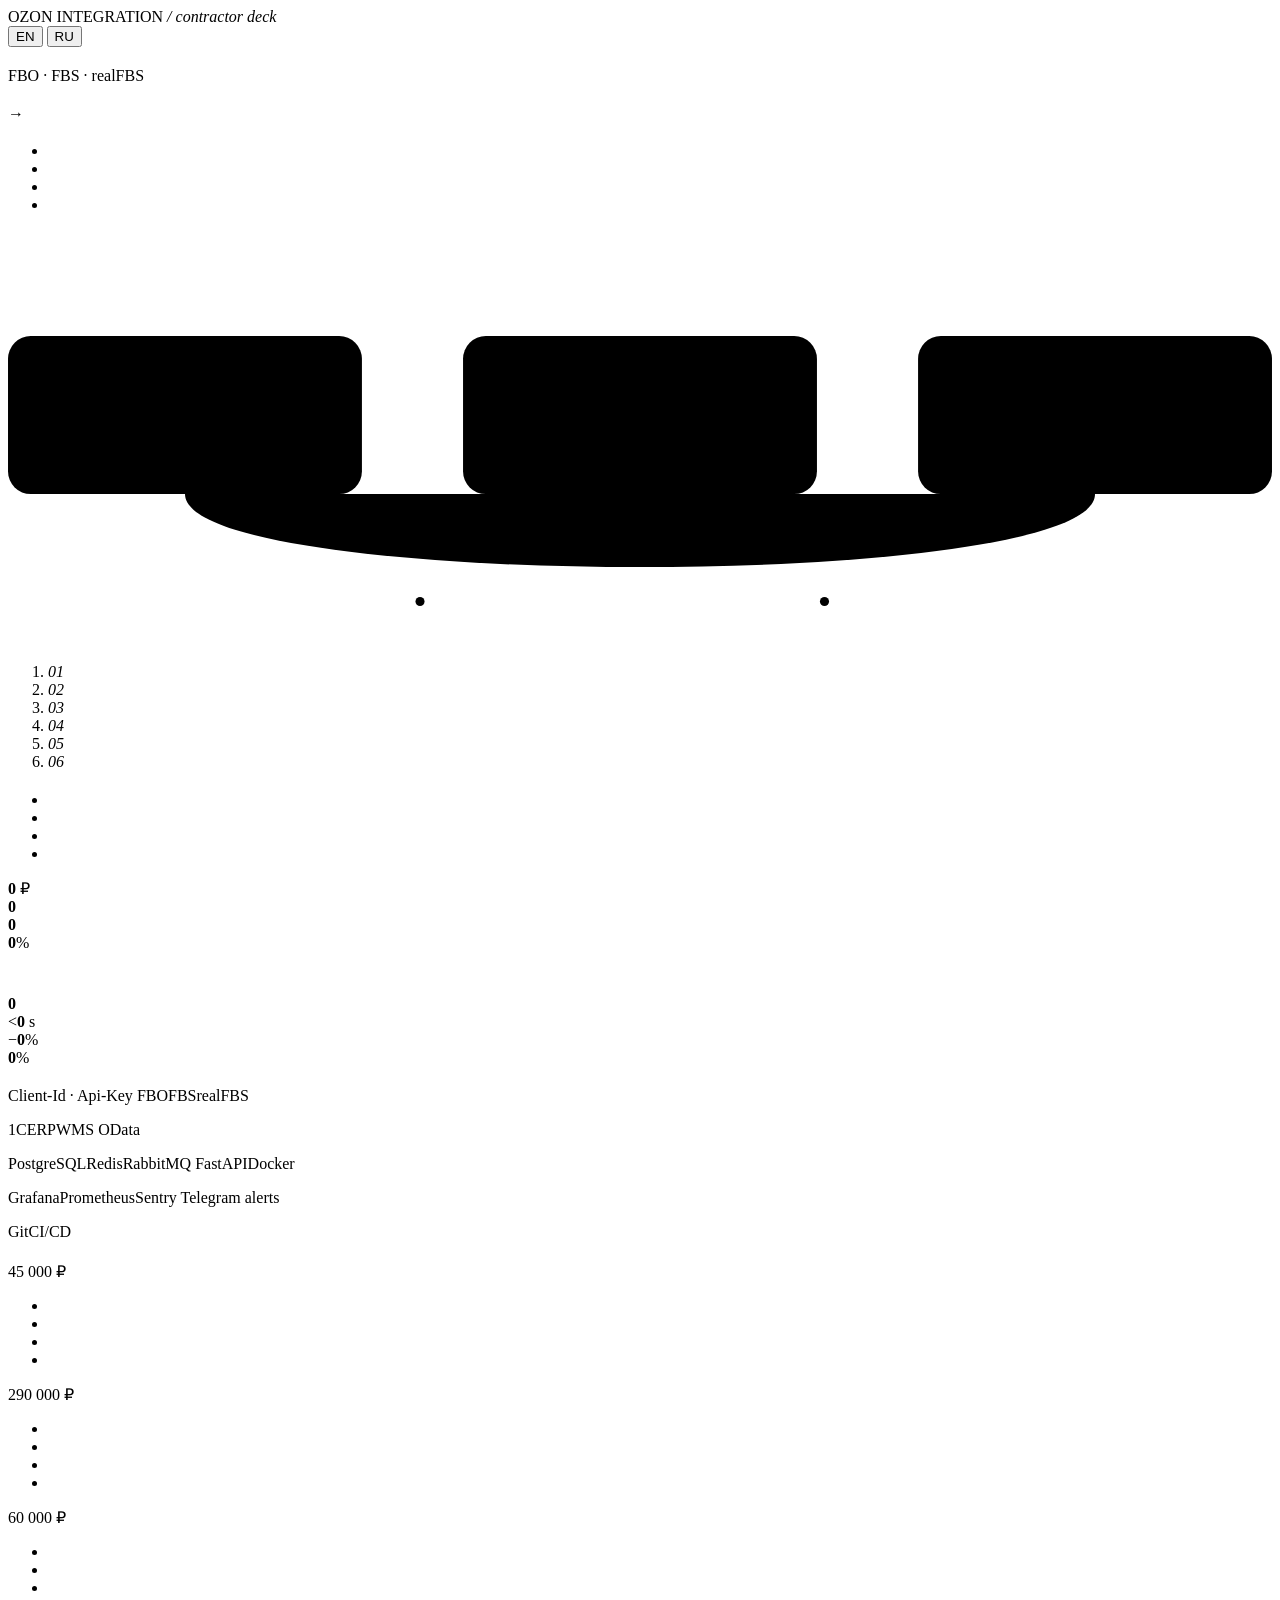
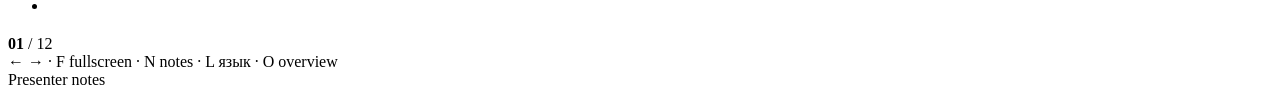
==== decks/ozon.html @ 222b24db "Add two client decks: AI support assistant, and Ozon integration + ops dashboard Self-contained HTML" ====
<!doctype html>
<html lang="en" data-lang="en">
<head>
<meta charset="utf-8">
<meta name="viewport" content="width=device-width,initial-scale=1,viewport-fit=cover">
<title>Ozon Integration — client deck</title>
<meta name="description" content="Contractor pitch deck: Ozon marketplace integration for sellers.">
<link rel="stylesheet" href="assets/deck.css">
</head>
<body data-deck="ozon">

<div class="aurora"><i></i><i></i><i></i></div>
<div class="grain"></div>
<div class="vignette"></div>

<header class="hud">
  <div class="brand"><span class="dot"></span>OZON&nbsp;INTEGRATION <em>/ contractor deck</em></div>
  <div class="lang" role="group" aria-label="Language">
    <button type="button" data-lang="en" aria-pressed="true">EN</button>
    <button type="button" data-lang="ru" aria-pressed="false">RU</button>
  </div>
</header>

<main class="stage">

  <!-- ============ 01 COVER ============ -->
  <section class="slide" data-title-en="Cover" data-title-ru="Титул">
    <div class="eyebrow reveal" style="--i:0" data-en="Marketplace integration · Ozon" data-ru="Интеграция маркетплейсов · Ozon"></div>
    <h1>
      <span class="kin" style="--i:1"><span data-en="Ozon runs on data." data-ru="Ozon работает на данных."></span></span>
      <span class="kin" style="--i:2"><span class="grad" data-en="Most sellers run on spreadsheets." data-ru="Большинство селлеров — на таблицах."></span></span>
    </h1>
    <p class="reveal" style="--i:4;max-width:54ch"
       data-en="I connect your stock, prices, orders and postings to the Ozon Seller API — so nothing is typed twice, nothing oversells, and every shipment leaves on time."
       data-ru="Я подключаю ваши остатки, цены, заказы и отправления к Ozon Seller API — чтобы ничего не вводить дважды, не продавать лишнего и отгружать в срок."></p>
    <div class="row reveal" style="--i:6;margin-top:.4em">
      <span class="chip">FBO · FBS · realFBS</span>
      <span class="chip" data-en="1C · ERP · WMS" data-ru="1C · ERP · WMS"></span>
      <span class="chip" data-en="Live in 6–8 weeks" data-ru="Запуск за 6–8 недель"></span>
    </div>
    <p class="small reveal" style="--i:8;margin-top:.9em"
       data-en="‹Your name› — integration contractor · hello@example.com · Telegram @yourhandle"
       data-ru="‹Ваше имя› — подрядчик по интеграциям · hello@example.com · Telegram @yourhandle"></p>
    <aside class="notes"
      data-en="Open with the spreadsheet line. Every Ozon seller in the room has a person whose whole job is copying numbers between two windows."
      data-ru="Начните с фразы про таблицы. У каждого селлера в зале есть человек, чья работа — переносить цифры между двумя окнами."></aside>
  </section>

  <!-- ============ 02 PAIN ============ -->
  <section class="slide" data-title-en="Where money leaks" data-title-ru="Где утекают деньги">
    <div class="eyebrow reveal" style="--i:0" data-en="The real cost" data-ru="Реальная стоимость"></div>
    <h2>
      <span class="kin" style="--i:1"><span data-en="Four leaks, all of them silent." data-ru="Четыре утечки, все незаметные."></span></span>
    </h2>
    <div class="grid g4" style="margin-top:.5em">
      <div class="card reveal" style="--i:3">
        <div class="tag" data-en="Leak 01" data-ru="Утечка 01"></div>
        <h3 data-en="Stock that isn't there" data-ru="Остатков нет на самом деле"></h3>
        <p data-en="Warehouse sells the last unit while Ozon sells it too. The cancellation lands on your defect rate, and the defect rate costs you placement."
           data-ru="Склад продаёт последнюю единицу, и Ozon продаёт её же. Отмена идёт в процент брака, а брак стоит вам позиций в выдаче."></p>
      </div>
      <div class="card reveal" style="--i:4">
        <div class="tag" data-en="Leak 02" data-ru="Утечка 02"></div>
        <h3 data-en="Prices that drift" data-ru="Цены уплывают"></h3>
        <p data-en="A promo changes in one system and not the other. Either you sell at a loss, or you lose the buy-box to a competitor for a week."
           data-ru="Акция меняется в одной системе, но не в другой. Либо продаёте в минус, либо на неделю теряете выкуп у конкурента."></p>
      </div>
      <div class="card reveal" style="--i:5">
        <div class="tag" data-en="Leak 03" data-ru="Утечка 03"></div>
        <h3 data-en="Postings assembled by hand" data-ru="Отправления собирают руками"></h3>
        <p data-en="Every FBS order is a copy-paste job. It works at 20 orders a day and collapses at 200 — usually on a Friday."
           data-ru="Каждый заказ FBS — это копипаст. Работает при 20 заказах в день и ломается при 200. Обычно в пятницу."></p>
      </div>
      <div class="card reveal" style="--i:6">
        <div class="tag" data-en="Leak 04" data-ru="Утечка 04"></div>
        <h3 data-en="Nobody sees the whole picture" data-ru="Никто не видит картину целиком"></h3>
        <p data-en="Revenue, stock cover and defect rate live in three exports nobody joins. Decisions get made on last month's PDF."
           data-ru="Выручка, запас и брак — в трёх выгрузках, которые никто не сводит. Решения принимаются по PDF за прошлый месяц."></p>
      </div>
    </div>
    <aside class="notes"
      data-en="Ask which of the four they recognise. Whichever they name is the first module you build — that's how you scope without guessing."
      data-ru="Спросите, какую из четырёх они узнают. С неё и начнёте — так вы определяете объём без догадок."></aside>
  </section>

  <!-- ============ 03 DEFECT COST ============ -->
  <section class="slide" data-title-en="What a defect costs" data-title-ru="Сколько стоит брак">
    <div class="eyebrow reveal" style="--i:0" data-en="The mechanics" data-ru="Механика"></div>
    <h2><span class="kin" style="--i:1"><span data-en="One cancelled order is not one lost order." data-ru="Одна отмена — это не одна потерянная продажа."></span></span></h2>
    <div class="compare">
      <div class="card reveal" style="--i:3">
        <div class="tag" data-en="What you think it costs" data-ru="Что вы думаете"></div>
        <h3 data-en="The margin on one unit." data-ru="Маржа на одной единице."></h3>
        <p data-en="A refund, a courier fee, done. Small, forgettable, absorbed."
           data-ru="Возврат, доставка, готово. Мелочь, которую списали."></p>
      </div>
      <div class="arrow reveal" style="--i:4">→</div>
      <div class="card reveal" style="--i:5;border-color:rgba(255,45,120,.4)">
        <div class="tag" data-en="What it actually costs" data-ru="Что на самом деле"></div>
        <h3 data-en="A defect rate that compounds." data-ru="Процент брака, который накапливается."></h3>
        <ul class="ticks">
          <li data-en="Cancellations push the defect rate up." data-ru="Отмены поднимают процент брака."></li>
          <li data-en="A high defect rate restricts placement and promo access." data-ru="Высокий брак ограничивает выдачу и участие в акциях."></li>
          <li data-en="Less traffic means fewer reviews, which means less traffic." data-ru="Меньше трафика — меньше отзывов — ещё меньше трафика."></li>
          <li data-en="The loss shows up weeks later, in a different report." data-ru="Убыток виден через недели и в другом отчёте."></li>
        </ul>
      </div>
    </div>
    <div class="callout reveal" style="--i:7;margin-top:.5em"
       data-en="Every oversell you prevent is worth more than the order it saved. That is the whole argument for real-time stock sync."
       data-ru="Каждая предотвращённая продажа «в минус» стоит дороже спасённого заказа. В этом весь смысл синхронизации остатков в реальном времени."></div>
    <aside class="notes"
      data-en="Be careful not to quote exact Ozon penalty figures you can't verify. Say 'restricts placement' — true, defensible, and enough to make the point."
      data-ru="Не называйте точные цифры штрафов Ozon, которые не можете подтвердить. Скажите «ограничивает выдачу» — это верно, защитимо и достаточно."></aside>
  </section>

  <!-- ============ 04 WHAT I BUILD ============ -->
  <section class="slide" data-title-en="What I build" data-title-ru="Что я делаю">
    <div class="eyebrow reveal" style="--i:0" data-en="Scope" data-ru="Объём работ"></div>
    <h2><span class="kin" style="--i:1"><span data-en="One sync engine, six directions." data-ru="Один движок синхронизации, шесть направлений."></span></span></h2>
    <div class="grid g3" style="margin-top:.4em">
      <div class="card reveal" style="--i:3"><div class="tag" data-en="Products" data-ru="Товары"></div>
        <h4 data-en="Cards that stay correct" data-ru="Карточки всегда корректны"></h4>
        <p data-en="Create, update and archive from your catalogue. Attributes validated before they reach Ozon, so rejections stop."
           data-ru="Создание, обновление и архивация из вашего каталога. Атрибуты проверяются до отправки — отказов больше нет."></p></div>
      <div class="card reveal" style="--i:4"><div class="tag" data-en="Prices" data-ru="Цены"></div>
        <h4 data-en="One source of truth" data-ru="Единый источник правды"></h4>
        <p data-en="Price changes go out once, with a guard against a typo becoming a 10× discount. Promo windows handled explicitly."
           data-ru="Изменение цены уходит один раз, с защитой от опечатки, которая превращается в скидку ×10. Акционные окна — явно."></p></div>
      <div class="card reveal" style="--i:5"><div class="tag" data-en="Stock" data-ru="Остатки"></div>
        <h4 data-en="Oversell becomes impossible" data-ru="Продажа «в минус» невозможна"></h4>
        <p data-en="Reserved stock from your warehouse, pushed to Ozon on change. Buffer per warehouse, per cluster, per lead time."
           data-ru="Резерв со склада уходит в Ozon при изменении. Буфер по складу, кластеру и сроку доставки."></p></div>
      <div class="card reveal" style="--i:6"><div class="tag" data-en="Orders" data-ru="Заказы"></div>
        <h4 data-en="Postings assembled automatically" data-ru="Отправления собираются сами"></h4>
        <p data-en="New FBS order arrives, stock reserves, label prints, status flows back. No spreadsheet in the loop."
           data-ru="Пришёл заказ FBS, зарезервировался остаток, напечаталась этикетка, статус вернулся. Таблиц в цепочке нет."></p></div>
      <div class="card reveal" style="--i:7"><div class="tag" data-en="Returns" data-ru="Возвраты"></div>
        <h4 data-en="Returns tracked, not discovered" data-ru="Возвраты под контролем"></h4>
        <p data-en="Every return lands in your system with reason codes, so the defect rate is explained rather than feared."
           data-ru="Каждый возврат приходит в вашу систему с причиной — брак объяснён, а не пугает."></p></div>
      <div class="card reveal" style="--i:8"><div class="tag" data-en="Analytics" data-ru="Аналитика"></div>
        <h4 data-en="One dashboard, real numbers" data-ru="Один дашборд, реальные цифры"></h4>
        <p data-en="Revenue, stock cover, defect rate and price index in one place, refreshed hourly."
           data-ru="Выручка, запас, брак и ценовой индекс в одном месте, обновление каждый час."></p></div>
    </div>
    <aside class="notes"
      data-en="Don't build all six. Start with the two the client named on the previous slide. Scope creep is how integrations die."
      data-ru="Не делайте все шесть сразу. Начните с двух, которые клиент назвал на прошлом слайде. Расползание объёма убивает интеграции."></aside>
  </section>

  <!-- ============ 05 ARCHITECTURE ============ -->
  <section class="slide" data-title-en="Architecture" data-title-ru="Архитектура">
    <div class="eyebrow reveal" style="--i:0" data-en="How it works" data-ru="Как это работает"></div>
    <h2><span class="kin" style="--i:1"><span data-en="Your systems on the left. Ozon on the right." data-ru="Ваши системы слева. Ozon справа."></span></span></h2>

    <svg class="flow" viewBox="0 0 1000 320" role="img" aria-label="Integration architecture">
      <defs>
        <linearGradient id="wireGrad" x1="0" y1="0" x2="1" y2="0">
          <stop offset="0" stop-color="#3d8bff" stop-opacity=".25"/>
          <stop offset=".5" stop-color="#3d8bff" stop-opacity="1"/>
          <stop offset="1" stop-color="#ff2d78" stop-opacity=".3"/>
        </linearGradient>
      </defs>

      <path id="w1" class="wire hot" pathLength="1" d="M280 145 H 360" style="--i:0"/>
      <path id="w2" class="wire hot" pathLength="1" d="M640 145 H 720" style="--i:1"/>
      <path class="wire" pathLength="1" d="M860 205 C 860 282, 140 282, 140 205"
            stroke-dasharray="1" style="--i:2"/>

      <g class="node" style="--i:0">
        <rect class="box" x="0" y="80" width="280" height="125" rx="18"/>
        <text class="t-lg" x="140" y="122" data-en="Your systems" data-ru="Ваши системы"></text>
        <text class="t-sm" x="140" y="152" data-en="1C · ERP · WMS · warehouse" data-ru="1C · ERP · WMS · склад"></text>
        <text class="t-sm" x="140" y="176" data-en="the source of truth" data-ru="источник правды"></text>
      </g>

      <g class="node" style="--i:1">
        <rect class="box cool" x="360" y="80" width="280" height="125" rx="18"/>
        <text class="t-lg" x="500" y="122" data-en="Integration hub" data-ru="Интеграционный слой"></text>
        <text class="t-sm" x="500" y="152" data-en="queue · retry · cache" data-ru="очередь · ретраи · кеш"></text>
        <text class="t-sm" x="500" y="176" data-en="rate-limit aware" data-ru="учитывает лимиты"></text>
      </g>

      <g class="node" style="--i:2">
        <rect class="box hot" x="720" y="80" width="280" height="125" rx="18"/>
        <text class="t-lg" x="860" y="122" data-en="Ozon Seller API" data-ru="Ozon Seller API"></text>
        <text class="t-sm" x="860" y="152" data-en="products · prices" data-ru="товары · цены"></text>
        <text class="t-sm" x="860" y="176" data-en="postings · returns" data-ru="отправления · возвраты"></text>
      </g>

      <text class="t-sm" x="500" y="308" style="font-size:17px" data-en="status updates flow back the same way" data-ru="статусы возвращаются тем же путём"></text>

      <circle class="packet" r="3.6" cx="0" cy="145">
        <animateMotion dur="2.2s" begin="0s" repeatCount="indefinite"><mpath href="#w1"/></animateMotion>
      </circle>
      <circle class="packet" r="3.6" cx="0" cy="145">
        <animateMotion dur="2.2s" begin="1.1s" repeatCount="indefinite"><mpath href="#w2"/></animateMotion>
      </circle>
    </svg>

    <div class="grid g3" style="margin-top:.6em">
      <div class="reveal" style="--i:9"><div class="tag" data-en="Auth" data-ru="Доступ"></div>
        <p class="small mono" data-en="Client-Id + Api-Key, rotated, never in the repo." data-ru="Client-Id + Api-Key, ротация, никогда в репозитории."></p></div>
      <div class="reveal" style="--i:10"><div class="tag" data-en="Direction" data-ru="Направление"></div>
        <p class="small" data-en="Ozon is never the master record. Your catalogue stays authoritative." data-ru="Ozon не главный источник. Ваш каталог остаётся главным."></p></div>
      <div class="reveal" style="--i:11"><div class="tag" data-en="Failure" data-ru="Сбои"></div>
        <p class="small" data-en="If Ozon is down, the queue holds. Nothing is lost, nothing is double-sent." data-ru="Если Ozon недоступен, очередь держит. Ничего не теряется и не дублируется."></p></div>
    </div>
    <aside class="notes"
      data-en="The one technical sentence that matters: Ozon is never the master. It removes the fear of an integration rewriting their catalogue."
      data-ru="Главная техническая фраза: Ozon не главный источник. Это снимает страх, что интеграция перепишет каталог."></aside>
  </section>

  <!-- ============ 06 FBS FLOW ============ -->
  <section class="slide" data-title-en="FBS flow" data-title-ru="Поток FBS">
    <div class="eyebrow reveal" style="--i:0" data-en="Order to track" data-ru="От заказа до трека"></div>
    <h2><span class="kin" style="--i:1"><span data-en="Six steps, none of them manual." data-ru="Шесть шагов, ни одного вручную."></span></span></h2>
    <ol class="steps" style="margin-top:.7em">
      <li class="reveal" style="--i:3"><i>01</i>
        <b data-en="Order in" data-ru="Заказ"></b>
        <span data-en="New posting appears within seconds of the sale." data-ru="Новое отправление появляется через секунды после продажи."></span></li>
      <li class="reveal" style="--i:4"><i>02</i>
        <b data-en="Reserve" data-ru="Резерв"></b>
        <span data-en="Stock is held in your warehouse, not just in Ozon's count." data-ru="Остаток зарезервирован на складе, а не только в счёте Ozon."></span></li>
      <li class="reveal" style="--i:5"><i>03</i>
        <b data-en="Pick" data-ru="Сборка"></b>
        <span data-en="Picking list printed for the right zone." data-ru="Лист сборки печатается для нужной зоны."></span></li>
      <li class="reveal" style="--i:6"><i>04</i>
        <b data-en="Label" data-ru="Этикетка"></b>
        <span data-en="Label generated from Ozon, checked for the right posting." data-ru="Этикетка из Ozon, сверенная с нужным отправлением."></span></li>
      <li class="reveal" style="--i:7"><i>05</i>
        <b data-en="Ship" data-ru="Отгрузка"></b>
        <span data-en="Status and tracking pushed back automatically." data-ru="Статус и трек уходят обратно автоматически."></span></li>
      <li class="reveal" style="--i:8"><i>06</i>
        <b data-en="Track" data-ru="Контроль"></b>
        <span data-en="Anything not shipped on time raises an alert before Ozon notices." data-ru="Что не отгружено вовремя — алерт до того, как заметит Ozon."></span></li>
    </ol>
    <div class="callout reveal" style="--i:10;margin-top:.6em"
       data-en="The value is not the automation. It is that step 06 warns you before the defect rate moves."
       data-ru="Ценность не в автоматизации. Ценность в шаге 06: предупреждение до того, как сдвинется процент брака."></div>
    <aside class="notes"
      data-en="Walk one real order through these six boxes on paper. It takes two minutes and makes the whole project concrete."
      data-ru="Проведите один реальный заказ через эти шесть шагов на бумаге. Две минуты — и проект становится конкретным."></aside>
  </section>

  <!-- ============ 07 DASHBOARD ============ -->
  <section class="slide" data-title-en="Dashboard" data-title-ru="Дашборд">
    <div class="split">
      <div>
        <div class="eyebrow reveal" style="--i:0" data-en="Visibility" data-ru="Прозрачность"></div>
        <h2><span class="kin" style="--i:1"><span data-en="The numbers you check" data-ru="Цифры, которые вы смотрите"></span></span>
            <span class="kin" style="--i:2"><span class="grad" data-en="in one place, hourly." data-ru="в одном месте, каждый час."></span></span></h2>
        <ul class="ticks reveal" style="--i:5;margin-top:.6em">
          <li data-en="Revenue and orders, hour by hour." data-ru="Выручка и заказы, по часам."></li>
          <li data-en="Stock cover in days, per SKU and cluster." data-ru="Запас в днях, по SKU и кластеру."></li>
          <li data-en="Defect rate trend, before it becomes a warning." data-ru="Тренд брака — до того, как он станет предупреждением."></li>
          <li data-en="Price index against the cheapest competitor." data-ru="Ценовой индекс против самого дешёвого конкурента."></li>
        </ul>
      </div>

      <div class="dash">
        <div class="dash-hd">
          <span class="live" style="width:7px;height:7px;border-radius:50%;background:var(--a1);box-shadow:0 0 10px var(--a1)"></span>
          <b data-en="OZON · live" data-ru="OZON · онлайн"></b>
          <span class="dots"><i></i><i></i><i></i></span>
        </div>
        <div class="dash-bd">
          <div class="tile"><div class="k" data-en="Revenue today" data-ru="Выручка сегодня"></div>
            <div class="v"><b data-count="412800">0</b> ₽</div></div>
          <div class="tile"><div class="k" data-en="Orders" data-ru="Заказы"></div>
            <div class="v"><b data-count="187">0</b></div></div>
          <div class="tile"><div class="k" data-en="Stockouts" data-ru="Нулевой остаток"></div>
            <div class="v dn"><b data-count="2">0</b></div></div>
          <div class="tile"><div class="k" data-en="Defect rate" data-ru="Процент брака"></div>
            <div class="v up"><b data-count="0.4" data-dec="1">0</b>%</div></div>
          <div class="tile wide"><div class="k" data-en="Orders · last 12 hours" data-ru="Заказы · последние 12 часов"></div>
            <div class="spark">
              <i style="--h:22%;--i:0"></i><i style="--h:38%;--i:1"></i><i style="--h:30%;--i:2"></i>
              <i style="--h:52%;--i:3"></i><i style="--h:44%;--i:4"></i><i style="--h:66%;--i:5"></i>
              <i style="--h:58%;--i:6"></i><i style="--h:78%;--i:7"></i><i style="--h:70%;--i:8"></i>
              <i style="--h:88%;--i:9"></i><i style="--h:82%;--i:10"></i><i style="--h:100%;--i:11"></i>
            </div></div>
          <div class="tile wide"><div class="k" data-en="Sync health" data-ru="Здоровье синхронизации"></div>
            <div class="v up" style="font-size:clamp(12px,1.6vmin,18px)" data-en="All queues clear · 0 errors" data-ru="Очереди пусты · 0 ошибок"></div>
            <div class="spark" style="height:clamp(14px,2.4vh,26px)">
              <i style="--h:60%;--i:0"></i><i style="--h:75%;--i:1"></i><i style="--h:55%;--i:2"></i>
              <i style="--h:85%;--i:3"></i><i style="--h:70%;--i:4"></i><i style="--h:92%;--i:5"></i>
            </div></div>
        </div>
      </div>
    </div>
    <aside class="notes"
      data-en="This is a mock, and say so. Offer to wire it to their real account in the audit — a live dashboard in the first meeting is the strongest possible demo."
      data-ru="Это макет — так и скажите. Предложите подключить к реальному аккаунту на аудите: живой дашборд на первой встрече — сильнейшее демо."></aside>
  </section>

  <!-- ============ 08 GUARDRAILS ============ -->
  <section class="slide" data-title-en="Guardrails" data-title-ru="Контроли">
    <div class="eyebrow reveal" style="--i:0" data-en="Why this doesn't break" data-ru="Почему это не ломается"></div>
    <h2><span class="kin" style="--i:1"><span data-en="Built for the day Ozon says no." data-ru="Рассчитано на день, когда Ozon ответит «нет»."></span></span></h2>
    <div class="grid g3" style="margin-top:.4em">
      <div class="card reveal" style="--i:3"><h4 data-en="Rate limits respected" data-ru="Лимиты соблюдаются"></h4>
        <p data-en="Per-endpoint limits enforced client-side, with backoff. A burst never turns into a block."
           data-ru="Лимиты по каждому методу соблюдаются на нашей стороне, с backoff. Всплеск не превращается в блокировку."></p></div>
      <div class="card reveal" style="--i:4"><h4 data-en="Idempotent writes" data-ru="Идемпотентные записи"></h4>
        <p data-en="Every write carries a key. A retry updates the same posting instead of creating a second one."
           data-ru="У каждой записи есть ключ. Повтор обновляет то же отправление, а не создаёт второе."></p></div>
      <div class="card reveal" style="--i:5"><h4 data-en="Queue, not hope" data-ru="Очередь, а не надежда"></h4>
        <p data-en="Messages persist until confirmed. An outage of an hour costs an hour, not a day of reconciliation."
           data-ru="Сообщения хранятся до подтверждения. Час простоя стоит час, а не день сверки."></p></div>
      <div class="card reveal" style="--i:6"><h4 data-en="Sandbox first" data-ru="Сначала песочница"></h4>
        <p data-en="Every flow rehearsed against a test catalogue before it touches a live listing."
           data-ru="Каждый сценарий отрепетирован на тестовом каталоге до касания живых карточек."></p></div>
      <div class="card reveal" style="--i:7"><h4 data-en="Alerts that reach a person" data-ru="Алерты доходят до человека"></h4>
        <p data-en="Telegram or email on stuck queues, auth failures and defect-rate movement — not a log nobody reads."
           data-ru="Telegram или почта при зависшей очереди, сбое доступа и росте брака — а не лог, который никто не читает."></p></div>
      <div class="card reveal" style="--i:8"><h4 data-en="Audit trail" data-ru="Аудит"></h4>
        <p data-en="Every API call, every change, every failure, replayable for a year."
           data-ru="Каждый вызов API, каждое изменение, каждый сбой — воспроизводимо за год."></p></div>
    </div>
    <aside class="notes"
      data-en="This slide is for the IT person in the room. If there isn't one, compress it to one sentence: 'it retries safely and it tells you when it's stuck.'"
      data-ru="Этот слайд для айтишника в зале. Если его нет — сократите до одной фразы: «повторяет безопасно и сообщает, когда застряло»."></aside>
  </section>

  <!-- ============ 09 NUMBERS ============ -->
  <section class="slide" data-title-en="Typical results" data-title-ru="Типичный результат">
    <div class="eyebrow reveal" style="--i:0" data-en="What changes" data-ru="Что меняется"></div>
    <h2><span class="kin" style="--i:1"><span data-en="Measured against your own baseline." data-ru="Сравнение с вашей же базой."></span></span></h2>
    <div class="grid g4" style="margin-top:.6em">
      <div class="card reveal" style="--i:3"><div class="stat">
        <div class="num"><b data-count="0">0</b></div>
        <div class="lbl" data-en="oversells after real-time stock sync, where the buffer is set correctly." data-ru="продаж «в минус» после синхронизации остатков при верно заданном буфере."></div></div></div>
      <div class="card reveal" style="--i:4"><div class="stat">
        <div class="num">&lt;<b data-count="60">0</b>&nbsp;s</div>
        <div class="lbl" data-en="from a warehouse movement to Ozon knowing about it." data-ru="от движения на складе до того, как Ozon об этом узнал."></div></div></div>
      <div class="card reveal" style="--i:5"><div class="stat">
        <div class="num">−<b data-count="80">0</b>%</div>
        <div class="lbl" data-en="manual operations per order — the copy-paste job disappears." data-ru="ручных операций на заказ — копипаст исчезает."></div></div></div>
      <div class="card reveal" style="--i:6"><div class="stat">
        <div class="num"><b data-count="99.9" data-dec="1">0</b>%</div>
        <div class="lbl" data-en="sync uptime, with an alert before a queue becomes a problem." data-ru="доступность синхронизации, с алертом до того, как очередь станет проблемой."></div></div></div>
    </div>
    <p class="small reveal" style="--i:8"
       data-en="Typical ranges from comparable projects. Week one of the audit measures your baseline, and the report is yours either way."
       data-ru="Типичные диапазоны по сопоставимым проектам. Первая неделя аудита замеряет вашу базу, и отчёт остаётся вам в любом случае."></p>
    <aside class="notes"
      data-en="'The report is yours either way' is the risk-reversal. It converts the audit from a sales call into a deliverable."
      data-ru="«Отчёт остаётся вам в любом случае» — снятие риска. Аудит превращается из звонка в результат."></aside>
  </section>

  <!-- ============ 10 STACK ============ -->
  <section class="slide" data-title-en="Stack" data-title-ru="Стек">
    <div class="eyebrow reveal" style="--i:0" data-en="Built on" data-ru="На чём построено"></div>
    <h2><span class="kin" style="--i:1"><span data-en="Standard tools. Documented. Handover-ready." data-ru="Стандартные инструменты. С документацией. Готово к передаче."></span></span></h2>
    <div class="grid g3" style="margin-top:.5em">
      <div class="card reveal" style="--i:3"><div class="tag" data-en="Ozon side" data-ru="Сторона Ozon"></div>
        <div class="chips" style="margin-top:.6em">
          <span class="chip" data-en="Seller API" data-ru="Seller API"></span>
          <span class="chip">Client-Id · Api-Key</span>
          <span class="chip">FBO</span><span class="chip">FBS</span><span class="chip">realFBS</span>
        </div>
        <p style="margin-top:.7em" data-en="Official API only. No browser automation, no scraping — nothing that breaks when the cabinet changes."
           data-ru="Только официальное API. Без автоматизации браузера и парсинга — ничего, что ломается при смене кабинета."></p></div>
      <div class="card reveal" style="--i:4"><div class="tag" data-en="Your side" data-ru="Ваша сторона"></div>
        <div class="chips" style="margin-top:.6em">
          <span class="chip">1C</span><span class="chip">ERP</span><span class="chip">WMS</span>
          <span class="chip">OData</span><span class="chip" data-en="CSV/SFTP fallback" data-ru="CSV/SFTP как запасной путь"></span>
        </div>
        <p style="margin-top:.7em" data-en="If your system has no API, there is still a path — and it is documented as temporary."
           data-ru="Если у вашей системы нет API — путь всё равно есть, и он задокументирован как временный."></p></div>
      <div class="card reveal" style="--i:5"><div class="tag" data-en="Middleware" data-ru="Слой интеграции"></div>
        <div class="chips" style="margin-top:.6em">
          <span class="chip">PostgreSQL</span><span class="chip">Redis</span><span class="chip">RabbitMQ</span>
          <span class="chip">FastAPI</span><span class="chip">Docker</span>
        </div>
        <p style="margin-top:.7em" data-en="Queue-first design. Every side effect is a job, so nothing depends on a request staying alive."
           data-ru="Дизайн «сначала очередь». Каждый эффект — задача, ничего не зависит от живого запроса."></p></div>
      <div class="card reveal" style="--i:6"><div class="tag" data-en="Observability" data-ru="Наблюдаемость"></div>
        <div class="chips" style="margin-top:.6em">
          <span class="chip">Grafana</span><span class="chip">Prometheus</span><span class="chip">Sentry</span>
          <span class="chip">Telegram alerts</span>
        </div>
        <p style="margin-top:.7em" data-en="Dashboards for sync health, cost and defect trend — the same numbers as the client deck."
           data-ru="Дашборды по здоровью синхронизации, расходам и браку — те же цифры, что в презентации."></p></div>
      <div class="card reveal" style="--i:7"><div class="tag" data-en="Process" data-ru="Процесс"></div>
        <div class="chips" style="margin-top:.6em">
          <span class="chip">Git</span><span class="chip">CI/CD</span>
          <span class="chip" data-en="staging account" data-ru="тестовый аккаунт"></span>
        </div>
        <p style="margin-top:.7em" data-en="Changes ship through a pipeline, not through someone's laptop on a Friday."
           data-ru="Изменения идут через пайплайн, а не через чей-то ноутбук в пятницу."></p></div>
      <div class="card reveal" style="--i:8"><div class="tag" data-en="Handover" data-ru="Передача"></div>
        <h4 style="margin-top:.5em" data-en="You own everything." data-ru="Всё принадлежит вам."></h4>
        <p data-en="Repository, credentials in your vault, runbook, and a walkthrough with whoever maintains it next."
           data-ru="Репозиторий, ключи в вашем хранилище, runbook и передача тому, кто будет это поддерживать."></p></div>
    </div>
    <aside class="notes"
      data-en="The 'official API only' line is a differentiator. Many sellers have been burned by scraper-based integrations that broke overnight."
      data-ru="Фраза «только официальное API» — это отличие. Многие селлеры уже обожглись на парсерах, которые сломались за одну ночь."></aside>
  </section>

  <!-- ============ 11 PACKAGES ============ -->
  <section class="slide" data-title-en="Packages" data-title-ru="Пакеты">
    <div class="eyebrow reveal" style="--i:0" data-en="Engagement" data-ru="Форматы работы"></div>
    <h2><span class="kin" style="--i:1"><span data-en="Audit first. Then build only what pays." data-ru="Сначала аудит. Потом строим только то, что окупается."></span></span></h2>
    <div class="tiers" style="margin-top:.5em">
      <div class="tier reveal" style="--i:3">
        <div class="kicker" data-en="Audit" data-ru="Аудит"></div>
        <div class="price">45 000 ₽<em data-en="fixed" data-ru="фикс"></em></div>
        <ul>
          <li data-en="1 week, read-only access" data-ru="1 неделя, доступ только на чтение"></li>
          <li data-en="Where the four leaks actually cost you" data-ru="Где именно стоят четыре утечки"></li>
          <li data-en="Prioritised build plan with numbers" data-ru="План сборки по приоритетам с цифрами"></li>
          <li data-en="Credited against the build" data-ru="Зачитывается в стоимость сборки"></li>
        </ul>
      </div>
      <div class="tier feature reveal" style="--i:4">
        <div class="kicker" data-en="Most chosen" data-ru="Выбирают чаще"></div>
        <div class="kicker" style="color:var(--txt);letter-spacing:.14em" data-en="Core integration" data-ru="Базовая интеграция"></div>
        <div class="price">290 000 ₽<em data-en="from" data-ru="от"></em></div>
        <ul>
          <li data-en="6–8 weeks, products + prices + stock" data-ru="6–8 недель, товары + цены + остатки"></li>
          <li data-en="Orders and postings, FBS end to end" data-ru="Заказы и отправления, FBS целиком"></li>
          <li data-en="Dashboard and alerts included" data-ru="Дашборд и алерты включены"></li>
          <li data-en="30 days of hypercare after launch" data-ru="30 дней усиленной поддержки после запуска"></li>
        </ul>
      </div>
      <div class="tier reveal" style="--i:5">
        <div class="kicker" data-en="Scale" data-ru="Развитие"></div>
        <div class="price">60 000 ₽<em data-en="/ month" data-ru="/ мес"></em></div>
        <ul>
          <li data-en="Returns, analytics, extra marketplaces" data-ru="Возвраты, аналитика, другие маркетплейсы"></li>
          <li data-en="Monitoring and on-call during peak season" data-ru="Мониторинг и дежурство в сезон"></li>
          <li data-en="Monthly review with the numbers" data-ru="Ежемесячный разбор с цифрами"></li>
          <li data-en="Response time: 4 business hours" data-ru="Реакция: 4 рабочих часа"></li>
        </ul>
      </div>
    </div>
    <p class="small reveal" style="--i:7"
       data-en="Figures are a starting point for discussion and depend on the number of SKUs and how open your current system is."
       data-ru="Цифры — отправная точка для обсуждения и зависят от числа SKU и открытости вашей текущей системы."></p>
    <aside class="notes"
      data-en="Say the dependency clause out loud: price moves with SKU count and with how open the ERP is. It stops a fixed-price trap later."
      data-ru="Проговорите оговорку: цена зависит от числа SKU и открытости ERP. Это спасает от ловушки фиксированной цены позже."></aside>
  </section>

  <!-- ============ 12 CTA ============ -->
  <section class="slide" data-title-en="Next step" data-title-ru="Следующий шаг">
    <div class="eyebrow reveal" style="--i:0" data-en="Next step" data-ru="Следующий шаг"></div>
    <h1>
      <span class="kin" style="--i:1"><span data-en="Give me read-only" data-ru="Дайте мне доступ"></span></span>
      <span class="kin" style="--i:2"><span data-en="access for a week." data-ru="на чтение на неделю."></span></span>
      <span class="kin" style="--i:3"><span class="grad" data-en="You'll get the map." data-ru="Вы получите карту."></span></span>
    </h1>
    <p class="reveal" style="--i:5;max-width:50ch"
       data-en="One week, read-only, no obligation. You get a written map of what leaks, what it costs, and what it would take to close it. Then you decide."
       data-ru="Одна неделя, только чтение, без обязательств. Вы получаете письменную карту: что утекает, сколько это стоит и что нужно, чтобы закрыть. Дальше решаете вы."></p>
    <div class="callout reveal" style="--i:7;margin-top:.5em"
       data-en="‹Your name› · hello@example.com · Telegram @yourhandle · +7 000 000-00-00"
       data-ru="‹Ваше имя› · hello@example.com · Telegram @yourhandle · +7 000 000-00-00"></div>
    <aside class="notes"
      data-en="Read-only access is the low-friction ask. Never ask for write access in the first meeting."
      data-ru="Доступ на чтение — просьба с минимальным трением. Никогда не просите право записи на первой встрече."></aside>
  </section>

</main>

<footer class="bar">
  <div class="rail"><div class="fill"></div></div>
  <div class="count"><b>01</b> <span>/ 12</span></div>
  <div class="hint">← → · F fullscreen · N notes · L язык · O overview</div>
</footer>

<div class="notesbar"><div class="nt">Presenter notes</div><div class="nb"></div></div>
<div class="overview"></div>

<script src="assets/deck.js"></script>
</body>
</html>
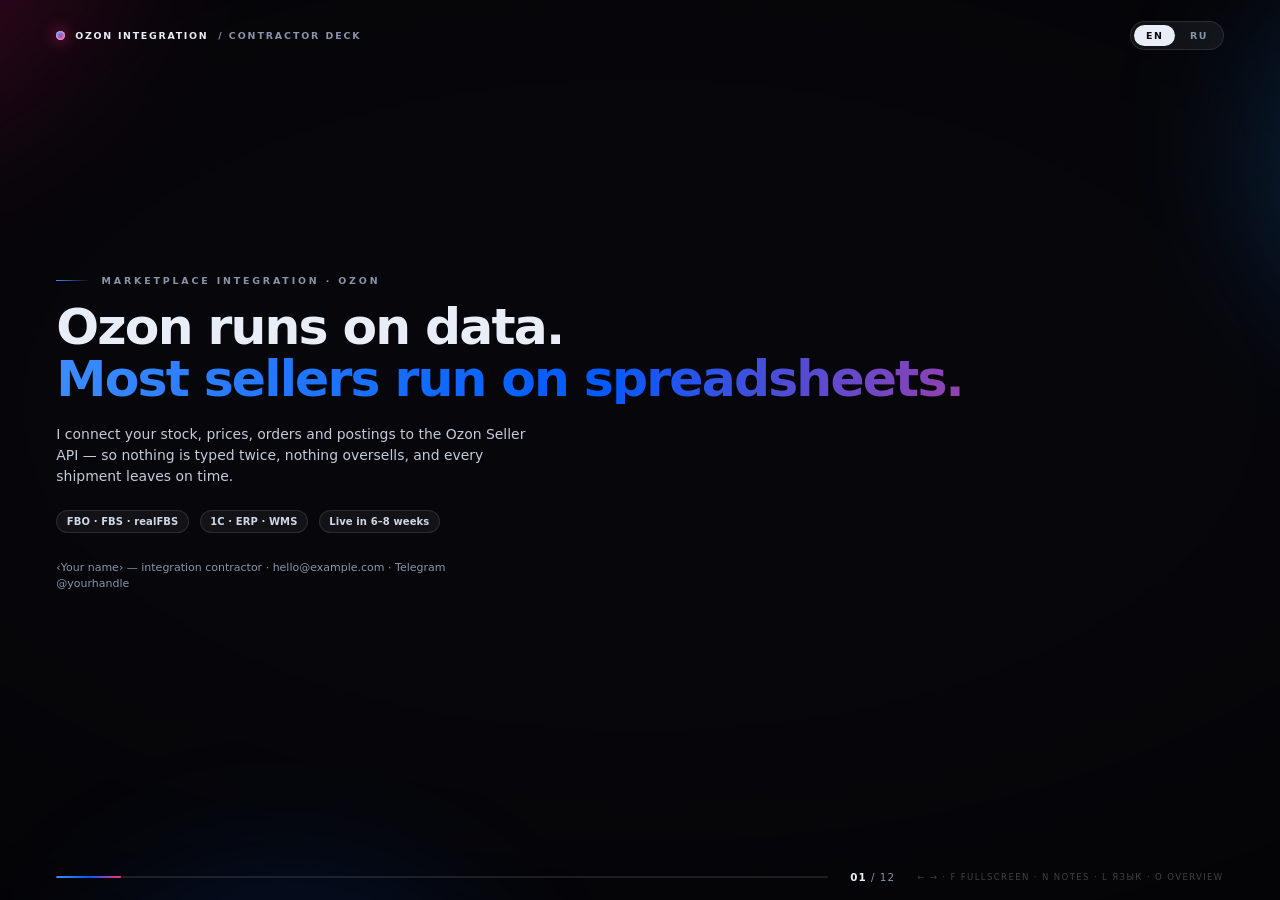
==== commit fcef43be: "Move deck assets out of ignored assets/ into decks/src/ .gitignore excludes any directory named asse" ====
--- a/decks/ozon.html
+++ b/decks/ozon.html
@@ -5,7 +5,7 @@
 <meta name="viewport" content="width=device-width,initial-scale=1,viewport-fit=cover">
 <title>Ozon Integration — client deck</title>
 <meta name="description" content="Contractor pitch deck: Ozon marketplace integration for sellers.">
-<link rel="stylesheet" href="assets/deck.css">
+<link rel="stylesheet" href="src/deck.css">
 </head>
 <body data-deck="ozon">
 
@@ -476,6 +476,6 @@
 <div class="notesbar"><div class="nt">Presenter notes</div><div class="nb"></div></div>
 <div class="overview"></div>
 
-<script src="assets/deck.js"></script>
+<script src="src/deck.js"></script>
 </body>
 </html>
--- a/decks/src/deck.css
+++ b/decks/src/deck.css
@@ -0,0 +1,451 @@
+/* ============================================================
+   deck.css — shared motion design system for client decks
+   Two skins: body[data-deck="chat"] and body[data-deck="ozon"]
+   No external fonts, no CDN: renders identically offline,
+   on a phone, and inside headless Chromium on CI.
+   ============================================================ */
+
+*,*::before,*::after{box-sizing:border-box}
+
+:root{
+  --bg:#06060a;
+  --txt:#e9edf7;
+  --dim:#8a93aa;
+  --line:rgba(255,255,255,.10);
+  --panel:rgba(255,255,255,.045);
+  --pad:clamp(22px,4.4vw,86px);
+  --r:20px;
+  --ease:cubic-bezier(.16,1,.3,1);
+  --a1:#5eead4; --a2:#7c5cff; --a3:#22d3ee;
+}
+
+/* Ozon skin: brand blue, hot pink, cyan */
+body[data-deck="ozon"]{
+  --a1:#3d8bff; --a2:#ff2d78; --a3:#005bff;
+}
+
+html,body{
+  margin:0;height:100%;overflow:hidden;
+  background:var(--bg);color:var(--txt);
+  font-family:ui-sans-serif,-apple-system,"Segoe UI",Roboto,Inter,system-ui,"Helvetica Neue",Arial,sans-serif;
+  -webkit-font-smoothing:antialiased;
+  text-rendering:optimizeLegibility;
+}
+
+/* ---------- background field ---------- */
+.aurora{position:fixed;inset:-25%;z-index:0;pointer-events:none;
+  filter:blur(70px) saturate(150%);opacity:.5}
+.aurora i{position:absolute;display:block;border-radius:50%;mix-blend-mode:screen}
+.aurora i:nth-child(1){width:54vmax;height:54vmax;left:-10vmax;top:-16vmax;
+  background:radial-gradient(circle at 42% 42%,var(--a2),transparent 62%);
+  animation:drift1 24s ease-in-out infinite alternate}
+.aurora i:nth-child(2){width:46vmax;height:46vmax;right:-12vmax;top:6vmax;
+  background:radial-gradient(circle at 50% 50%,var(--a1),transparent 60%);
+  animation:drift2 30s ease-in-out infinite alternate}
+.aurora i:nth-child(3){width:50vmax;height:50vmax;left:22vmax;bottom:-24vmax;
+  background:radial-gradient(circle at 50% 50%,var(--a3),transparent 62%);
+  animation:drift3 27s ease-in-out infinite alternate}
+@keyframes drift1{from{transform:translate3d(0,0,0) scale(1)}to{transform:translate3d(9vmax,7vmax,0) scale(1.2)}}
+@keyframes drift2{from{transform:translate3d(0,0,0) scale(1.1)}to{transform:translate3d(-8vmax,9vmax,0) scale(.92)}}
+@keyframes drift3{from{transform:translate3d(0,0,0) scale(.95)}to{transform:translate3d(6vmax,-8vmax,0) scale(1.15)}}
+
+.grain{position:fixed;inset:0;z-index:1;pointer-events:none;opacity:.14;
+  mix-blend-mode:overlay;
+  background-image:url("data:image/svg+xml,%3Csvg xmlns='http://www.w3.org/2000/svg' width='160' height='160'%3E%3Cfilter id='n'%3E%3CfeTurbulence type='fractalNoise' baseFrequency='.85' numOctaves='3' stitchTiles='stitch'/%3E%3C/filter%3E%3Crect width='100%25' height='100%25' filter='url(%23n)'/%3E%3C/svg%3E")}
+
+.vignette{position:fixed;inset:0;z-index:1;pointer-events:none;
+  background:radial-gradient(120% 90% at 50% 45%,transparent 40%,rgba(0,0,0,.62) 100%)}
+
+/* ---------- HUD ---------- */
+.hud{position:fixed;top:0;left:0;right:0;z-index:6;
+  display:flex;align-items:center;justify-content:space-between;gap:16px;
+  padding:clamp(13px,2.3vh,26px) var(--pad);
+  font-size:clamp(9px,1.05vmin,12px);font-weight:700;
+  letter-spacing:.2em;text-transform:uppercase;color:var(--dim)}
+.brand{display:flex;align-items:center;gap:10px;color:var(--txt);letter-spacing:.18em}
+.brand .dot{width:9px;height:9px;border-radius:50%;flex:none;
+  background:linear-gradient(140deg,var(--a1),var(--a2));
+  box-shadow:0 0 16px var(--a2),0 0 3px #fff inset}
+.brand em{font-style:normal;color:var(--dim);letter-spacing:.2em}
+
+.lang{display:flex;gap:3px;padding:3px;border-radius:999px;
+  background:rgba(255,255,255,.055);border:1px solid var(--line);flex:none}
+.lang button{border:0;background:transparent;color:var(--dim);font:inherit;
+  letter-spacing:.14em;padding:5px 12px;border-radius:999px;cursor:pointer;
+  transition:background .25s,color .25s}
+.lang button[aria-pressed="true"]{background:var(--txt);color:#07070b}
+.lang button:hover{color:var(--txt)}
+.lang button[aria-pressed="true"]:hover{color:#07070b}
+
+/* ---------- stage ---------- */
+.stage{position:fixed;inset:0;z-index:2}
+
+.slide{
+  position:absolute;inset:0;
+  padding:clamp(54px,7.4vh,104px) var(--pad) clamp(88px,11vh,148px);
+  display:flex;flex-direction:column;justify-content:safe center;
+  gap:clamp(12px,1.9vh,26px);
+  opacity:0;transform:translateY(2.4vh) scale(.986);
+  transition:opacity .5s var(--ease),transform .72s var(--ease);
+  pointer-events:none;overflow:auto;scrollbar-width:none;
+  will-change:opacity,transform;
+}
+.slide::-webkit-scrollbar{display:none}
+.slide.on{opacity:1;transform:none;pointer-events:auto}
+.slide.past{transform:translateY(-2.4vh) scale(.986)}
+
+/* ---------- reveal choreography ---------- */
+.reveal{opacity:0;transform:translateY(2.6vh);
+  transition:opacity .68s var(--ease),transform .82s var(--ease);
+  transition-delay:calc(var(--i,0) * 62ms + 110ms)}
+.slide.on .reveal{opacity:1;transform:none}
+
+.kin{display:block;overflow:hidden;padding-bottom:.06em}
+.kin > span{display:block;transform:translateY(108%);
+  transition:transform .95s var(--ease);
+  transition-delay:calc(var(--i,0) * 95ms + 130ms)}
+.slide.on .kin > span{transform:none}
+
+/* ---------- type ---------- */
+h1,h2,h3,h4,p,ul,ol{margin:0}
+h1{font-size:clamp(30px,5.6vmin,80px);line-height:.97;font-weight:850;
+  letter-spacing:-.036em;text-wrap:balance}
+h2{font-size:clamp(23px,3.5vmin,50px);line-height:1.03;font-weight:800;
+  letter-spacing:-.03em;text-wrap:balance}
+h3{font-size:clamp(15px,1.75vmin,22px);line-height:1.22;font-weight:750;
+  letter-spacing:-.015em}
+h4{font-size:clamp(12px,1.35vmin,16px);font-weight:750;letter-spacing:.02em}
+p{font-size:clamp(13px,1.55vmin,19px);line-height:1.5;color:#c3cadb;max-width:62ch}
+.small{font-size:clamp(11px,1.2vmin,14px);color:var(--dim);line-height:1.45}
+.eyebrow{font-size:clamp(9px,1.05vmin,13px);font-weight:800;letter-spacing:.3em;
+  text-transform:uppercase;color:var(--dim);display:flex;align-items:center;gap:12px}
+.eyebrow::before{content:"";width:clamp(18px,2.6vw,42px);height:1px;flex:none;
+  background:linear-gradient(90deg,var(--a1),transparent)}
+.grad{background:linear-gradient(102deg,var(--a1) 0%,var(--a3) 46%,var(--a2) 100%);
+  -webkit-background-clip:text;background-clip:text;color:transparent}
+.outline{-webkit-text-stroke:1.4px rgba(255,255,255,.5);color:transparent}
+.mono{font-family:ui-monospace,SFMono-Regular,Menlo,Consolas,monospace;
+  letter-spacing:0}
+
+/* ---------- layout ---------- */
+.grid{display:grid;gap:clamp(9px,1.35vmin,18px)}
+.g2{grid-template-columns:repeat(2,minmax(0,1fr))}
+.g3{grid-template-columns:repeat(3,minmax(0,1fr))}
+.g4{grid-template-columns:repeat(4,minmax(0,1fr))}
+.split{display:grid;grid-template-columns:1.05fr .95fr;gap:clamp(16px,3.4vw,64px);
+  align-items:center}
+.row{display:flex;align-items:center;gap:clamp(8px,1.2vmin,14px);flex-wrap:wrap}
+.spacer{flex:1}
+
+/* ---------- cards ---------- */
+.card{position:relative;padding:clamp(13px,1.9vmin,26px);border-radius:var(--r);
+  background:linear-gradient(180deg,rgba(255,255,255,.062),rgba(255,255,255,.016));
+  border:1px solid var(--line);overflow:hidden;isolation:isolate;
+  -webkit-backdrop-filter:blur(14px);backdrop-filter:blur(14px)}
+.card::after{content:"";position:absolute;inset:0;z-index:-1;pointer-events:none;
+  background:radial-gradient(130% 90% at 100% 0,color-mix(in oklab,var(--a2) 26%,transparent),transparent 62%);
+  opacity:.85}
+.card > * + *{margin-top:.55em}
+.tag{display:block;font-size:clamp(9px,.98vmin,12px);font-weight:800;letter-spacing:.22em;
+  text-transform:uppercase;color:var(--a1)}
+.card .tag{margin-bottom:0}
+.card p{font-size:clamp(11px,1.24vmin,15px);color:#aeb6c9;line-height:1.45}
+
+/* ---------- stats ---------- */
+.stat{display:flex;flex-direction:column;gap:.25em}
+.stat .num{font-size:clamp(26px,4.4vmin,64px);font-weight:850;line-height:1;
+  letter-spacing:-.045em;font-variant-numeric:tabular-nums;
+  background:linear-gradient(160deg,#fff 25%,var(--a1) 130%);
+  -webkit-background-clip:text;background-clip:text;color:transparent}
+.stat .lbl{font-size:clamp(10px,1.12vmin,13px);color:var(--dim);line-height:1.35;
+  letter-spacing:.02em}
+
+/* ---------- chips ---------- */
+.chips{display:flex;flex-wrap:wrap;gap:clamp(6px,.9vmin,10px)}
+.chip{font-size:clamp(10px,1.1vmin,13px);font-weight:650;letter-spacing:.01em;
+  padding:.5em .95em;border-radius:999px;color:#cfd6e6;
+  background:rgba(255,255,255,.05);border:1px solid var(--line);
+  transition:transform .3s var(--ease),border-color .3s,color .3s}
+.chip:hover{transform:translateY(-2px);border-color:color-mix(in oklab,var(--a1) 55%,transparent);color:#fff}
+
+/* ---------- ticks ---------- */
+ul.ticks{list-style:none;padding:0;display:grid;gap:.55em}
+ul.ticks li{position:relative;padding-left:1.55em;font-size:clamp(11px,1.24vmin,15px);
+  line-height:1.42;color:#b6bece}
+ul.ticks li::before{content:"";position:absolute;left:0;top:.5em;
+  width:.5em;height:.5em;border-radius:2px;transform:rotate(45deg);
+  background:linear-gradient(135deg,var(--a1),var(--a2));
+  box-shadow:0 0 10px color-mix(in oklab,var(--a2) 60%,transparent)}
+
+/* ---------- chat mock ---------- */
+.chat{border-radius:24px;border:1px solid var(--line);overflow:hidden;
+  background:linear-gradient(180deg,rgba(18,21,33,.92),rgba(9,10,16,.94));
+  box-shadow:0 40px 90px -40px rgba(0,0,0,.9),0 0 0 1px rgba(255,255,255,.03);
+  max-width:min(560px,100%);margin-inline:auto;width:100%}
+.chat-hd{display:flex;align-items:center;gap:9px;padding:.85em 1.1em;
+  border-bottom:1px solid var(--line);font-size:clamp(10px,1.1vmin,13px);
+  font-weight:700;letter-spacing:.06em;color:#dfe5f2;
+  background:rgba(255,255,255,.035)}
+.chat-hd .live{width:7px;height:7px;border-radius:50%;background:var(--a1);
+  box-shadow:0 0 10px var(--a1);animation:pulse 1.9s ease-in-out infinite}
+@keyframes pulse{0%,100%{opacity:1;transform:scale(1)}50%{opacity:.45;transform:scale(.8)}}
+.chat-bd{padding:clamp(12px,2vmin,22px);display:flex;flex-direction:column;
+  gap:clamp(8px,1.3vmin,14px);min-height:clamp(190px,30vh,300px)}
+.msg{max-width:84%;padding:.72em .95em;border-radius:16px;
+  font-size:clamp(11px,1.24vmin,14.5px);line-height:1.42;
+  opacity:0;transform:translateY(10px) scale(.97);
+  transition:opacity .5s var(--ease),transform .55s var(--ease);
+  transition-delay:calc(var(--i,0) * 190ms + 380ms)}
+.slide.on .msg{opacity:1;transform:none}
+.msg.them{align-self:flex-start;background:rgba(255,255,255,.07);
+  border:1px solid var(--line);border-bottom-left-radius:5px;color:#dbe2ef}
+.msg.me{align-self:flex-end;color:#04060c;font-weight:600;
+  background:linear-gradient(135deg,var(--a1),var(--a3));
+  border-bottom-right-radius:5px}
+.msg.me.alt{background:linear-gradient(135deg,var(--a3),var(--a2));color:#fff}
+.chat-inp{display:flex;align-items:center;justify-content:space-between;gap:10px;
+  margin:0 clamp(12px,2vmin,22px) clamp(12px,2vmin,22px);padding:.7em .55em .7em 1em;
+  border-radius:999px;border:1px solid var(--line);background:rgba(255,255,255,.04);
+  font-size:clamp(10px,1.1vmin,13px);color:var(--dim);
+  opacity:0;transition:opacity .5s var(--ease) .95s}
+.slide.on .chat-inp{opacity:1}
+.chat-inp i{width:1.9em;height:1.9em;border-radius:50%;flex:none;
+  background:linear-gradient(135deg,var(--a1),var(--a2));
+  box-shadow:0 0 16px color-mix(in oklab,var(--a2) 70%,transparent)}
+
+/* ---------- flow diagram ---------- */
+.flow{width:100%;height:auto;overflow:visible}
+.flow .wire{fill:none;stroke:rgba(255,255,255,.20);stroke-width:1.6;
+  stroke-linecap:round;stroke-dasharray:1;stroke-dashoffset:1;
+  transition:stroke-dashoffset 1.5s var(--ease);
+  transition-delay:calc(var(--i,0) * 130ms + 260ms)}
+.slide.on .flow .wire{stroke-dashoffset:0}
+.flow .wire.hot{stroke:url(#wireGrad);stroke-width:2.1}
+.flow .node{opacity:0;transition:opacity .7s var(--ease);
+  transition-delay:calc(var(--i,0) * 130ms + 120ms)}
+.slide.on .flow .node{opacity:1}
+.flow .box{fill:rgba(255,255,255,.055);stroke:rgba(255,255,255,.16);stroke-width:1.2}
+.flow .box.hot{fill:color-mix(in oklab,var(--a2) 16%,rgba(255,255,255,.05));
+  stroke:color-mix(in oklab,var(--a2) 60%,transparent)}
+.flow .box.cool{fill:color-mix(in oklab,var(--a1) 14%,rgba(255,255,255,.04));
+  stroke:color-mix(in oklab,var(--a1) 55%,transparent)}
+.flow text{font-family:inherit;fill:#dfe5f2;font-weight:700;text-anchor:middle}
+.flow .t-sm{font-size:22px;fill:#a2abbd;font-weight:600}
+.flow .t-md{font-size:28px}
+.flow .t-lg{font-size:30px;font-weight:800}
+.flow .packet{fill:#fff;filter:drop-shadow(0 0 6px var(--a1))}
+
+/* ---------- steps / timeline ---------- */
+.steps{list-style:none;padding:0;display:grid;
+  grid-template-columns:repeat(auto-fit,minmax(min(100%,170px),1fr));
+  gap:clamp(10px,1.6vmin,20px)}
+.steps li{position:relative;padding-top:1.9em}
+.steps li::before{content:"";position:absolute;top:.42em;left:0;right:0;height:1px;
+  background:linear-gradient(90deg,var(--a1),color-mix(in oklab,var(--a2) 40%,transparent));
+  opacity:.55}
+.steps li::after{content:"";position:absolute;top:.1em;left:0;width:9px;height:9px;
+  border-radius:50%;background:var(--a1);box-shadow:0 0 12px var(--a1)}
+.steps i{font-style:normal;display:block;font-size:clamp(9px,.98vmin,12px);
+  font-weight:800;letter-spacing:.2em;color:var(--dim);margin-bottom:.35em}
+.steps b{display:block;font-size:clamp(12px,1.35vmin,16px);font-weight:750;
+  letter-spacing:-.01em;margin-bottom:.25em}
+.steps span{display:block;font-size:clamp(10px,1.1vmin,13px);color:#9aa3b8;line-height:1.4}
+
+/* ---------- tiers ---------- */
+.tiers{display:grid;grid-template-columns:repeat(3,minmax(0,1fr));
+  gap:clamp(9px,1.4vmin,18px);align-items:stretch}
+.tier{position:relative;display:flex;flex-direction:column;gap:.7em;
+  padding:clamp(13px,1.9vmin,24px);border-radius:var(--r);
+  background:linear-gradient(180deg,rgba(255,255,255,.05),rgba(255,255,255,.012));
+  border:1px solid var(--line)}
+.tier.feature{border-color:color-mix(in oklab,var(--a1) 48%,transparent);
+  background:linear-gradient(180deg,color-mix(in oklab,var(--a2) 14%,rgba(255,255,255,.04)),rgba(255,255,255,.012));
+  box-shadow:0 24px 60px -34px color-mix(in oklab,var(--a2) 90%,transparent)}
+.tier .kicker{font-size:clamp(9px,.98vmin,12px);font-weight:800;letter-spacing:.22em;
+  text-transform:uppercase;color:var(--a1)}
+.tier .price{font-size:clamp(20px,2.9vmin,38px);font-weight:850;letter-spacing:-.04em;
+  font-variant-numeric:tabular-nums;line-height:1}
+.tier .price em{font-style:normal;font-size:.42em;font-weight:650;color:var(--dim);
+  letter-spacing:.04em;margin-left:.35em}
+.tier ul{list-style:none;padding:0;display:grid;gap:.42em;margin-top:auto}
+.tier ul li{font-size:clamp(10px,1.12vmin,13px);color:#a9b2c5;line-height:1.38;
+  padding-left:1.1em;position:relative}
+.tier ul li::before{content:"→";position:absolute;left:0;color:var(--a1);font-size:.9em}
+
+/* ---------- compare ---------- */
+.compare{display:grid;grid-template-columns:1fr auto 1fr;align-items:center;
+  gap:clamp(12px,2.4vw,38px)}
+.compare .arrow{font-size:clamp(18px,2.6vmin,34px);color:var(--dim);opacity:.6}
+
+/* ---------- dashboard mock ---------- */
+.dash{border-radius:22px;border:1px solid var(--line);overflow:hidden;
+  background:linear-gradient(180deg,rgba(16,19,30,.94),rgba(8,9,14,.96));
+  box-shadow:0 40px 90px -44px rgba(0,0,0,.9);width:100%}
+.dash-hd{display:flex;align-items:center;gap:8px;padding:.75em 1em;
+  border-bottom:1px solid var(--line);background:rgba(255,255,255,.035)}
+.dash-hd b{font-size:clamp(10px,1.1vmin,13px);letter-spacing:.1em;color:#dfe5f2}
+.dash-hd .dots{display:flex;gap:5px;margin-left:auto}
+.dash-hd .dots i{width:7px;height:7px;border-radius:50%;background:rgba(255,255,255,.18)}
+.dash-bd{padding:clamp(10px,1.6vmin,18px);display:grid;
+  grid-template-columns:repeat(4,minmax(0,1fr));gap:clamp(7px,1.1vmin,12px)}
+.tile{grid-column:span 1;padding:.7em .8em;border-radius:12px;
+  background:rgba(255,255,255,.045);border:1px solid rgba(255,255,255,.07)}
+.tile.wide{grid-column:span 2}
+.tile .k{font-size:clamp(8px,.9vmin,11px);letter-spacing:.14em;text-transform:uppercase;
+  color:var(--dim);font-weight:750;margin-bottom:.4em}
+.tile .v{font-size:clamp(14px,2vmin,26px);font-weight:800;letter-spacing:-.03em;
+  font-variant-numeric:tabular-nums;line-height:1}
+.tile .v.up{color:var(--a1)}
+.tile .v.dn{color:var(--a2)}
+.spark{display:flex;align-items:flex-end;gap:3px;height:clamp(26px,4.6vh,52px);margin-top:.6em}
+.spark i{flex:1;border-radius:2px 2px 0 0;height:0;
+  background:linear-gradient(180deg,var(--a1),color-mix(in oklab,var(--a2) 70%,transparent));
+  transition:height .9s var(--ease);transition-delay:calc(var(--i,0)*45ms + 420ms)}
+.slide.on .spark i{height:var(--h)}
+
+/* ---------- quote / callout ---------- */
+.callout{position:relative;padding:clamp(14px,2.2vmin,28px) clamp(16px,2.6vmin,34px);
+  border-radius:var(--r);border:1px solid var(--line);
+  background:linear-gradient(100deg,color-mix(in oklab,var(--a2) 13%,rgba(255,255,255,.03)),rgba(255,255,255,.015));
+  font-size:clamp(13px,1.75vmin,22px);line-height:1.4;font-weight:600;
+  letter-spacing:-.015em;text-wrap:balance}
+
+/* ---------- footer bar ---------- */
+.bar{position:fixed;left:0;right:0;bottom:0;z-index:6;
+  display:flex;align-items:center;gap:clamp(10px,1.8vw,22px);
+  padding:clamp(11px,1.9vh,22px) var(--pad);
+  transition:opacity .3s}
+.rail{flex:1;height:2px;border-radius:2px;overflow:hidden;background:rgba(255,255,255,.1)}
+.rail .fill{height:100%;width:0;border-radius:2px;
+  background:linear-gradient(90deg,var(--a1),var(--a3),var(--a2));
+  box-shadow:0 0 14px color-mix(in oklab,var(--a2) 80%,transparent);
+  transition:width .55s var(--ease)}
+.count{font-variant-numeric:tabular-nums;font-size:clamp(10px,1.15vmin,13px);
+  letter-spacing:.1em;color:var(--dim);flex:none}
+.count b{color:var(--txt);font-weight:800}
+.hint{font-size:clamp(8px,.95vmin,11px);letter-spacing:.16em;color:rgba(255,255,255,.24);
+  text-transform:uppercase;flex:none}
+@media (max-width:980px){.hint{display:none}.brand em{display:none}}
+
+/* ---------- notes ---------- */
+.notes{display:none}
+.notesbar{position:fixed;left:0;right:0;bottom:0;z-index:8;
+  transform:translateY(102%);transition:transform .45s var(--ease);
+  background:rgba(6,7,12,.97);border-top:1px solid var(--line);
+  -webkit-backdrop-filter:blur(22px);backdrop-filter:blur(22px);
+  padding:clamp(14px,2.6vh,26px) var(--pad) clamp(18px,3.4vh,36px);
+  max-height:54vh;overflow:auto}
+body.notes .notesbar{transform:none}
+body.notes .bar{opacity:0;pointer-events:none}
+.notesbar .nt{font-size:clamp(9px,1vmin,12px);font-weight:800;letter-spacing:.24em;
+  text-transform:uppercase;color:var(--a1);margin-bottom:.7em}
+.notesbar .nb{font-size:clamp(12px,1.5vmin,17px);line-height:1.6;color:#cfd6e6;
+  max-width:78ch}
+
+/* ---------- overview ---------- */
+.overview{position:fixed;inset:0;z-index:9;display:grid;
+  grid-template-columns:repeat(auto-fit,minmax(min(100%,250px),1fr));
+  gap:clamp(8px,1.2vmin,14px);align-content:center;
+  padding:clamp(40px,8vh,90px) var(--pad);
+  background:rgba(4,5,9,.94);-webkit-backdrop-filter:blur(26px);backdrop-filter:blur(26px);
+  opacity:0;pointer-events:none;transition:opacity .3s;overflow:auto}
+body.overview-on .overview{opacity:1;pointer-events:auto}
+.ov{display:flex;gap:.8em;align-items:baseline;text-align:left;font:inherit;
+  padding:.8em 1em;border-radius:14px;cursor:pointer;color:var(--txt);
+  background:rgba(255,255,255,.04);border:1px solid var(--line);
+  font-size:clamp(11px,1.3vmin,15px);font-weight:600;
+  transition:transform .25s var(--ease),background .25s,border-color .25s}
+.ov:hover{transform:translateY(-2px);background:rgba(255,255,255,.09)}
+.ov i{font-style:normal;color:var(--dim);font-variant-numeric:tabular-nums;
+  font-size:.82em;flex:none}
+.ov.on{border-color:var(--a1);background:color-mix(in oklab,var(--a1) 12%,rgba(255,255,255,.05))}
+
+/* ---------- capture mode (clean recording) ---------- */
+body.capture .hud,body.capture .bar,body.capture .grain{display:none!important}
+
+/* ---------- responsive ---------- */
+@media (max-width:860px){
+  .split{grid-template-columns:1fr;gap:clamp(14px,2.4vh,26px)}
+  .g4{grid-template-columns:repeat(2,minmax(0,1fr))}
+  .g3{grid-template-columns:1fr}
+  .tiers{grid-template-columns:1fr}
+  .compare{grid-template-columns:1fr}
+  .compare .arrow{justify-self:center;transform:rotate(90deg)}
+  .dash-bd{grid-template-columns:repeat(2,minmax(0,1fr))}
+  .tile.wide{grid-column:span 2}
+  .steps{grid-template-columns:repeat(2,minmax(0,1fr))}
+}
+@media (max-width:520px){
+  .g2{grid-template-columns:1fr}
+  .steps{grid-template-columns:1fr}
+}
+
+/* ---------- print / PDF ---------- */
+@media print{
+  @page{size:13.333in 7.5in;margin:0}
+  html,body{overflow:visible;height:auto;background:#06060a!important;
+    -webkit-print-color-adjust:exact;print-color-adjust:exact}
+  .hud,.bar,.notesbar,.overview,.grain,.vignette{display:none!important}
+  .aurora{position:fixed;opacity:.5}
+  .stage{position:static}
+  .slide{position:relative;inset:auto;opacity:1!important;transform:none!important;
+    height:7.5in;overflow:hidden;break-after:page;page-break-after:always}
+  .slide:last-child{break-after:auto;page-break-after:auto}
+  .reveal,.msg,.chat-inp{opacity:1!important;transform:none!important}
+  .kin > span{transform:none!important}
+  .flow .wire{stroke-dashoffset:0!important}
+  .flow .node{opacity:1!important}
+  .spark i{height:var(--h)!important}
+}
+
+/* ---------- reduced motion ---------- */
+@media (prefers-reduced-motion:reduce){
+  .aurora i{animation:none}
+  .reveal,.kin>span,.msg,.wire,.node,.spark i,.chat-inp,.slide{
+    transition-duration:.01ms!important;transition-delay:0ms!important}
+}
+
+/* ---------- portrait phones: fill the frame ---------- */
+@media (orientation:portrait){
+  h1{font-size:clamp(32px,8.4vw,86px)}
+  h2{font-size:clamp(24px,6vw,54px)}
+  h3{font-size:clamp(15px,3.6vw,22px)}
+  h4{font-size:clamp(12px,2.9vw,17px)}
+  p{font-size:clamp(13px,3.1vw,19px)}
+  .small{font-size:clamp(11px,2.7vw,15px)}
+  .card p{font-size:clamp(11px,2.8vw,15px)}
+  .eyebrow{font-size:clamp(9px,2.3vw,13px)}
+  .chip{font-size:clamp(10px,2.5vw,13px)}
+  .stat .num{font-size:clamp(24px,8.4vw,64px)}
+  .msg{font-size:clamp(11px,2.9vw,15px)}
+  ul.ticks li{font-size:clamp(11px,2.9vw,15px)}
+  .steps b{font-size:clamp(12px,3.2vw,16px)}
+  .steps span{font-size:clamp(10px,2.6vw,13px)}
+  .tier ul li{font-size:clamp(10px,2.7vw,13px)}
+  .tier .price{font-size:clamp(20px,6.6vw,38px)}
+  .callout{font-size:clamp(13px,3.3vw,22px)}
+  .ov{font-size:clamp(11px,2.8vw,15px)}
+  .count,.hint{font-size:clamp(10px,2.4vw,13px)}
+}
+
+
+/* ---------- portrait: phone held upright ---------- */
+@media (orientation:portrait){
+  h1{font-size:clamp(32px,8.4vw,84px)}
+  h2{font-size:clamp(24px,6vw,54px)}
+  h3{font-size:clamp(15px,3.6vw,22px)}
+  h4{font-size:clamp(12px,2.9vw,17px)}
+  p{font-size:clamp(13px,3.1vw,19px)}
+  .small{font-size:clamp(11px,2.7vw,15px)}
+  .card p{font-size:clamp(11px,2.8vw,15px)}
+  .eyebrow{font-size:clamp(9px,2.3vw,13px)}
+  .chip{font-size:clamp(10px,2.5vw,13px)}
+  .stat .num{font-size:clamp(24px,8.5vw,64px)}
+  .msg{font-size:clamp(11px,2.9vw,15px)}
+  ul.tick li{font-size:clamp(11px,2.9vw,15px)}
+  .step b{font-size:clamp(12px,3.2vw,16px)}
+  .step span{font-size:clamp(10px,2.6vw,13px)}
+  .tier ul li{font-size:clamp(10px,2.7vw,13px)}
+  .flow .t-sm{font-size:24px}
+  .flow .t-md{font-size:30px}
+}
